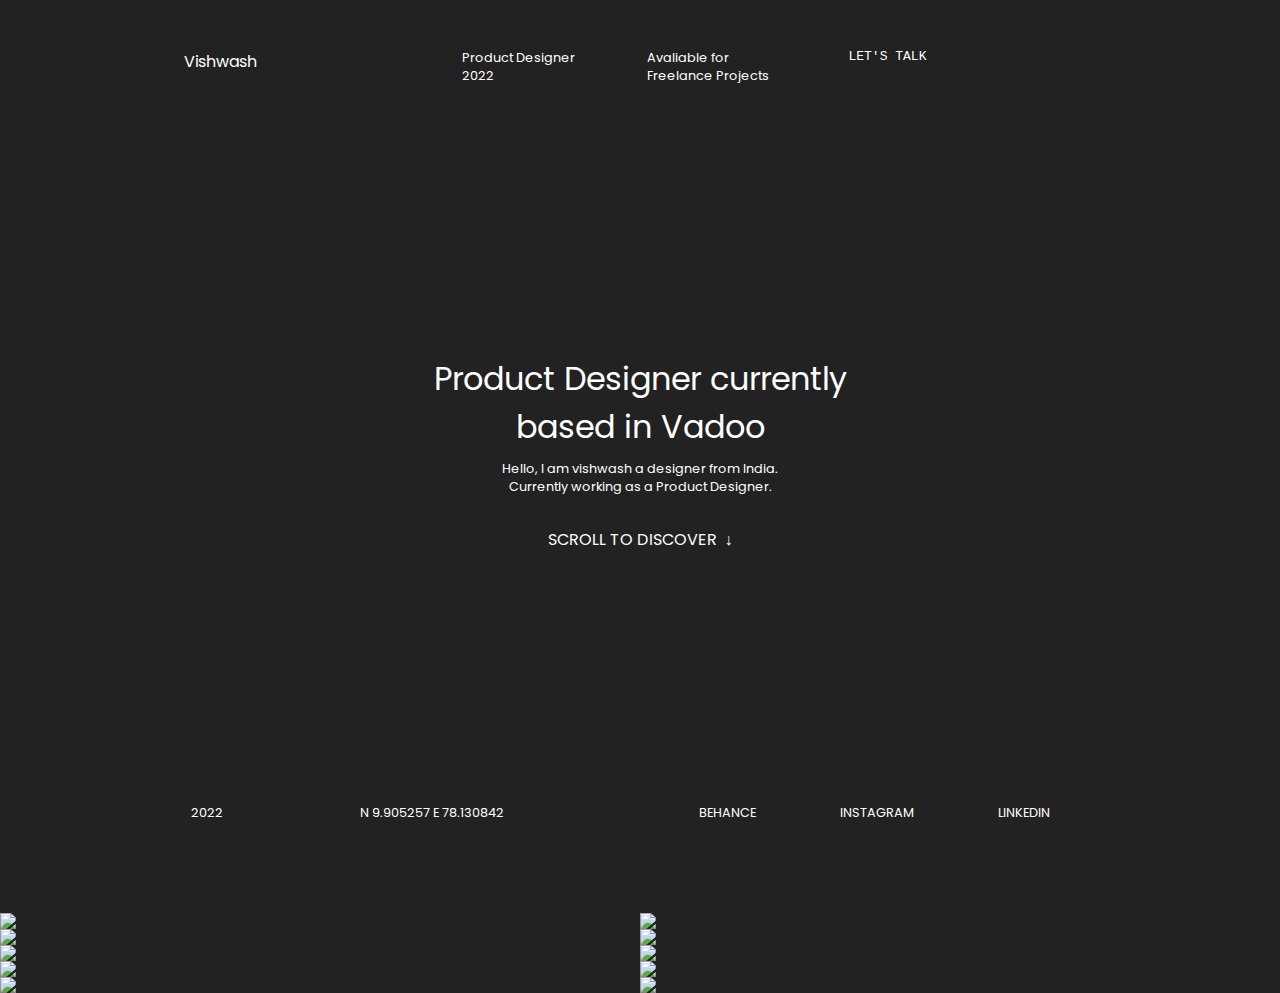
==== index.html @ cf7eb76c "commit 4" ====
<!DOCTYPE html>
<html lang="en">
  <head>
    <meta charset="UTF-8" />
    <meta http-equiv="X-UA-Compatible" content="IE=edge" />
    <meta name="viewport" content="width=device-width, initial-scale=1, maximum-scale=1">
    <title>Document</title>
    <link rel="preconnect" href="https://fonts.googleapis.com" />
    <link rel="preconnect" href="https://fonts.gstatic.com" crossorigin />
    <link
      href="https://fonts.googleapis.com/css2?family=Poppins&display=swap"
      rel="stylesheet"
    />
    <link rel="stylesheet" href="style.css" />
  </head>
  <body>
    <div class="first-screen">
      <center>
        <div class="top-nav">
          <div class="vishwash">Vishwash</div>
          <div class="top-nav-block"> 
          <div class="Product-Designer-2022">Product Designer 2022</div>
          <div class="Avaliable-for-Freelance-Projects">
            Avaliable for Freelance Projects
          </div>
          <div class="lets-talk-button"><pre>LET'S TALK</pre></div>
        </div>
        </div>
        <div class="Product-Designer">
          Product Designer currently based in Vadoo
        </div>
        <div class="Hello">
          Hello, I am vishwash a designer from India. Currently working as a
          Product Designer.
        </div>
        
        <div class="scroll-button">SCROLL TO DISCOVER &nbsp;&#8595;</div>
      
      <div class="bottom-nav">
      <div class="year">2022</div>
      <div class="location">N 9.905257 E 78.130842</div>
      <div class="social-total">
      <div class="social">
        BEHANCE
      </div>
      <div class="social">
        INSTAGRAM
      </div>
      <div class="social">
        LINKEDIN
      </div>
    </div>
    </center>
    </div>
    </div>
    <div class="img-set-one">
      <img class="img" src="1.png" />
      <img class="img" src="2.png" />
    </div>
    <div class="img-set-one">
      <img class="img" src="3.png" />
      <img class="img" src="4.png" />
    </div>
    <div class="img-set-one">
      <img class="img" src="5.png" />
      <img class="img" src="7.png" />
    </div>
    <div class="img-set-one">
      <img class="img" src="8.png" />
      <img class="img" src="9.png" />
    </div>
    <div class="img-set-one">
      <img class="img" src="10.png" />
      <img class="img" src="11.png" />
    </div>
  </body>
</html>
---- style.css ----
*{
    margin: 0;
    box-sizing: border-box;
    
}
body{
    background-color: #222222;
    font-family: 'Poppins', sans-serif;
    color: white;
    overflow-x: hidden;
    position: relative;
      height: 100%;
}
.top-nav, .bottom-nav{
    display: flex;
    margin-top: 1%;
    justify-content: center;
    width: 90%;

}
.top-nav {
    margin-left: -20%;
}
.first-screen {
    max-width: 100vw;
    max-height: 100vh;
    width: 100vw;
    height: 100vh;
    background-color: #222222;
}
.vishwash{
    margin: 4vh 10% 0 0%;
    font-size: 120% !important;
}

.Product-Designer-2022 {
    margin: 4vh 16%;
    min-width: 130px;
    font-size: 90%;
    text-align: left;
}

.Avaliable-for-Freelance-Projects {
    margin: 4vh 20%;
    min-width: 150px;
    font-size: 90%;
    text-align: left;
}

.lets-talk-button {
    margin: 4vh 0 0 8%;
    
}

.Product-Designer {
    font-size: 200%;
    width: 420px;
    text-align: center;
    margin-top: 20vh;
    
}
.Hello {
    font-size: 80%;
    width: 330px;
    text-align: center;
    margin-top: 1vh;
    
}

.scroll-button {
    margin-top: 3.5vh;
}

.bottom-nav {
    margin-top: 18vh;
}
.social {
    margin: 4vh 10%;
    width: 140px;
    font-size: 80%;
    text-align: left;
}

.social-total {
    margin: 0 4%;
    display: flex;
}

.year{
    margin: 4vh 4% 0 8%;
    width: 140px;
    font-size: 80%;
    text-align: left;
}

.location{
    margin: 4vh 8%;
    width: 300px;
    font-size: 80%;
    text-align: left;
}

.img-set-one {
    display: flex;
}
.img{
    width: 50%;
}

@media only screen and (max-width: 1280px) {
    .top-nav, .bottom-nav{
        display: flex;
        margin-top: 1%;
    
    }
    .top-nav{
        margin-left: 0;
    }
    .first-screen {
        max-width: 100vw;
        max-height: 100vh;
    }
    .vishwash{
        margin: 4vh 16% 0 -20%;
        font-size: 100% !important;
    }
    
    .Product-Designer-2022 {
        margin: 4vh 5%;
        width: 140px;
        font-size: 80%;
        text-align: left;
    }
    
    .Avaliable-for-Freelance-Projects {
        margin: 4vh 8%;
        width: 150px;
        font-size: 80%;
        text-align: left;
    }
    
    .lets-talk-button {
        width: 135px;
        margin: 4vh 0 0 4%;
        
    }
    
    .Product-Designer {
        font-size: 200%;
        width: 420px;
        text-align: center;
        margin-top: 20vh;
        
    }
    .Hello {
        font-size: 80%;
        width: 330px;
        text-align: center;
        margin-top: 1vh;
        
    }
    
    .scroll-button {
        margin-top: 3.5vh;
    }
    
    .bottom-nav {
        margin-top: 18vmin;
    }
    .social {
        margin: 4vh 10%;
        width: 140px;
        font-size: 80%;
        text-align: left;
    }
    
    .social-total {
        margin: 0 1%;
        display: flex;
    }
    
    .year{
        margin: 4vh 8% 0 0%;
        width: 30px;
        font-size: 80%;
        text-align: left;
    }
    
    .location{
        margin: 4vh 4% 0 4%;
        width: 240px;
        font-size: 80%;
        text-align: left;
    }
}

.top-nav-block {
    display: flex;
}




@media only screen and (max-width: 850px) {
    body{
        max-width: 100vw;
        overflow-x: hidden;
    }
    
    .top-nav, .bottom-nav{
        display: flex;
        margin-top: 1%;
        justify-content: center;
        width: 100%;
    
    }
    .first-screen {
        max-width: 100vw;
        max-height: 100vh;
        width: 100vw;
        height: 100vh;
        background-color: #222222;

    }
    .vishwash{
        margin: 4vh 0% 0 0%;
        padding-left: 4%;
        font-size: 90% !important;
    }
    
    .Product-Designer-2022 {
        margin: 4vh 1%;
        width: 140px;
        font-size: 70%;
        text-align: left;
    
    }
    
    .Avaliable-for-Freelance-Projects {
        margin: 4vh 0%;
        max-width: 10px;
        font-size: 70%;
        text-align: left;
    }
    
    .lets-talk-button {
        margin: 4vh 0% 0 0%;
        
    }
    
    .Product-Designer {
        font-size: 110%;
        width: 230px;
        text-align: center;
        margin-top: 22vh;   
        
    }
    .Hello {
        font-size: 60%;
        width: 240px;
        text-align: center;
        margin-top: 1vh;
        
    }
    
    .scroll-button {
        margin-top: 2.5vh;
    }
    
    .button-one {
        width: 70%;
    }
    .button-two {
        width: 31%;
    }

    .bottom-nav {
        margin-top: 16vh;
        padding-top: 2vh;
    }
 
    
    .year{
        margin: 4vh 15% 0 12%;
        width: 140px;
        font-size: 70%;
        text-align: left;
    }
    
    .location{
        margin: 4vh 0 0 18%;
        width: 260px;
        font-size: 70%;
        text-align: left;
        padding-left: 7%;
    }
    .top-nav-block {
        display: block;
        margin: 0 0% 0 40%;
    }
    .img{
        max-width: 100%;
    }
    .social{
        display: none;
    }
}



@media only screen and (max-width: 600px) {
    .vishwash{
        padding-left: 10px;
    }
    .top-nav-block{
        margin-left: 50%;
    }
    .Product-Designer {
        font-size: 110%;
        width: 230px;
        text-align: center;
        margin-top: 18vh;   
        
    }
    .bottom-nav {
        margin-top: 16vh;
    }
    .year{
        margin: 4vh 8% 0 10%;
        width: 140px;
        font-size: 70%;
        text-align: left;
    }
    
    .location{
        margin: 4vh 0 0 12%;
        width: 300px;
        font-size: 70%;
        text-align: left;
    }
    .img{
        width: 100%;
    }
    .img-set-one{
        display: block;
    }
    
}

@media only screen and (min-width: 1090px) {
    .Product-Designer {
        margin-top: 26vh;
    }
    .bottom-nav{
        margin-top: 24vh;
    }
}


@media only screen and (max-width: 400px){
    .top-nav-block {
        margin-left: 20%;
    }
}
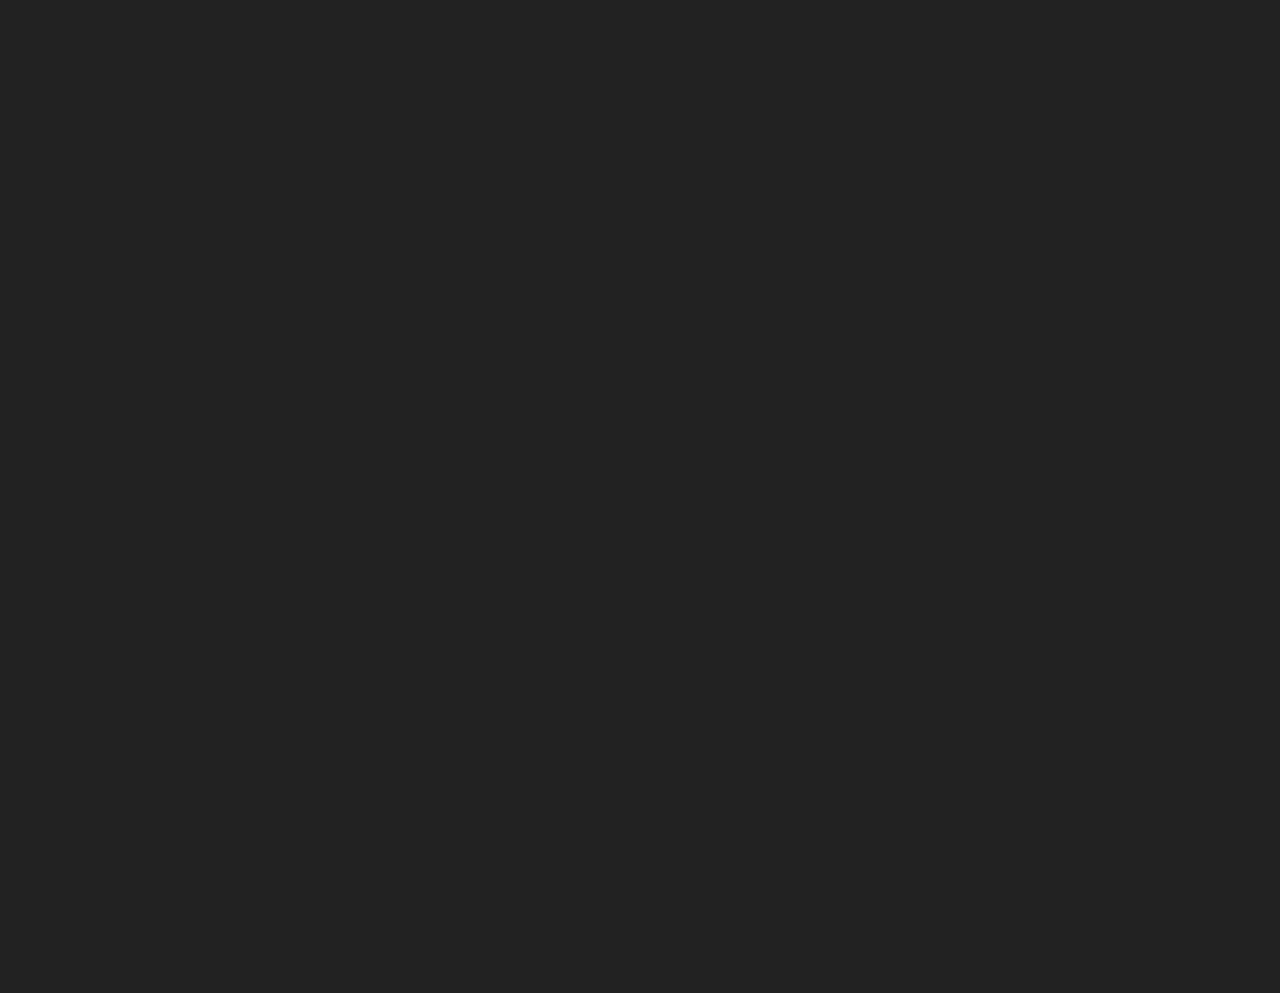
==== commit ad67a402: "commit 19" ====
--- a/index.html
+++ b/index.html
@@ -4,7 +4,7 @@
     <meta charset="UTF-8" />
     <meta http-equiv="X-UA-Compatible" content="IE=edge" />
     <meta name="viewport" content="width=device-width, initial-scale=1, maximum-scale=1">
-    <title>Document</title>
+    <title>Vishwash</title>
     <link rel="preconnect" href="https://fonts.googleapis.com" />
     <link rel="preconnect" href="https://fonts.gstatic.com" crossorigin />
     <link
@@ -14,6 +14,7 @@
     <link rel="stylesheet" href="style.css" />
   </head>
   <body>
+
     <div class="first-screen">
       <center>
         <div class="top-nav">
@@ -34,7 +35,7 @@
           Product Designer.
         </div>
         
-        <div class="scroll-button">SCROLL TO DISCOVER &nbsp;&#8595;</div>
+        <div onclick="scrolldiv()" class="scroll-button">SCROLL TO DISCOVER &nbsp;&#8595;</div>
       
       <div class="bottom-nav">
       <div class="year">2022</div>
@@ -53,25 +54,79 @@
     </center>
     </div>
     </div>
-    <div class="img-set-one">
-      <img class="img" src="1.png" />
-      <img class="img" src="2.png" />
+    <div id="ele" class="img-set-one">
+     <img id="myButton-one" class="img" src="1.png" />
+      <img id="myButton-two" class="img" src="2.png" />
     </div>
     <div class="img-set-one">
-      <img class="img" src="3.png" />
-      <img class="img" src="4.png" />
+      <img id="myButton-three" class="img" src="3.png" />
+      <img id="myButton-four" class="img" src="4.png" />
     </div>
     <div class="img-set-one">
-      <img class="img" src="5.png" />
-      <img class="img" src="7.png" />
+      <img id="myButton-five" class="img" src="5.png" />
+      <img id="myButton-six" class="img" src="7.png" />
     </div>
     <div class="img-set-one">
-      <img class="img" src="8.png" />
-      <img class="img" src="9.png" />
+      <img id="myButton-seven" class="img" src="8.png" />
+      <img id="myButton-eight" class="img" src="9.png" />
     </div>
     <div class="img-set-one">
-      <img class="img" src="10.png" />
-      <img class="img" src="11.png" />
+      <img id="myButton-nine" class="img" src="10.png" />
+      <img id="myButton-ten" class="img" src="11.png" />
     </div>
+
   </body>
+  <script>
+    function scrolldiv() {
+        var elem = document.getElementById("ele");
+        elem.scrollIntoView();
+    };
+    document.getElementById("myButton-one").onclick = function () {
+        location.href = "one.html";
+    };
+    document.getElementById("myButton-two").onclick = function () {
+        location.href = "two.html";
+    };
+    document.getElementById("myButton-three").onclick = function () {
+        location.href = "three.html";
+    };
+    document.getElementById("myButton-four").onclick = function () {
+        location.href = "four.html";
+    };
+    document.getElementById("myButton-five").onclick = function () {
+        location.href = "five.html";
+    };
+    document.getElementById("myButton-six").onclick = function () {
+        location.href = "six.html";
+    };
+    document.getElementById("myButton-seven").onclick = function () {
+        location.href = "seven.html";
+    };
+    document.getElementById("myButton-eight").onclick = function () {
+        location.href = "eight.html";
+    };
+    document.getElementById("myButton-nine").onclick = function () {
+        location.href = "nine.html";
+    };
+    document.getElementById("myButton-ten").onclick = function () {
+        location.href = "ten.html";
+    };
+
+
+    
+document.onreadystatechange = function() {
+    if (document.readyState !== "complete") {
+        document.querySelector("body").style.visibility = "hidden";
+        document.querySelector(".loader-wrapper").style.visibility = "visible";
+    } else {
+      setTimeout(function(){
+        document.querySelector(".loader-wrapper").style.display = "none";
+        document.querySelector("body").style.visibility = "visible";
+        document.querySelector(".first-screen").style.animation = "fadeIn 1.5s";
+      }, 3000);
+      }
+
+    
+};
+</script>
 </html>
--- a/style.css
+++ b/style.css
@@ -2,6 +2,9 @@
     margin: 0;
     box-sizing: border-box;
     
+}
+html {
+    scroll-behavior: smooth;
 }
 body{
     background-color: #222222;
@@ -11,6 +14,16 @@
     position: relative;
       height: 100%;
 }
+
+
+
+
+
+
+
+
+
+
 .top-nav, .bottom-nav{
     display: flex;
     margin-top: 1%;
@@ -49,7 +62,23 @@
 
 .lets-talk-button {
     margin: 4vh 0 0 8%;
-    
+    font-size: 70%;
+    border: 1px solid white;
+    border-radius: 50px;
+    width: 200px;
+    height: 26px;
+    padding: 0.8% 5%;
+    cursor: pointer;
+    transition: all .6s ease-in-out;
+}
+
+.lets-talk-button:hover {
+    color: #222222;
+    background-color: white;
+}
+
+pre{
+    font-family: 'Poppins', sans-serif;
 }
 
 .Product-Designer {
@@ -66,9 +95,25 @@
     margin-top: 1vh;
     
 }
+a{
+    color: white;
+}
 
 .scroll-button {
     margin-top: 3.5vh;
+    font-size: 70%;
+    width: 200px;
+    padding:0.4%;
+    border: 1px solid white;
+    border-radius: 50px;
+    padding: 0.6%;
+    cursor: pointer;
+    transition:  all .6s ease-in-out;
+}
+
+.scroll-button:hover {
+    color: #222222;
+    background-color: white;
 }
 
 .bottom-nav {
@@ -102,6 +147,7 @@
 
 .img-set-one {
     display: flex;
+    cursor: pointer;
 }
 .img{
     width: 50%;
@@ -140,9 +186,12 @@
     }
     
     .lets-talk-button {
-        width: 135px;
-        margin: 4vh 0 0 4%;
-        
+        margin: 4vh 0 0 8%;
+        font-size: 60%;
+        border: 1px solid white;
+        border-radius: 50px;
+        width: 90px;
+        padding: 2% 0;
     }
     
     .Product-Designer {
@@ -192,11 +241,37 @@
         font-size: 80%;
         text-align: left;
     }
+    .scroll-button {
+        margin-top: 3.5vh;
+        font-size: 50%;
+        width: 120px;
+        padding:0.4%;
+        border: 1px solid white;
+        border-radius: 50px;
+        padding: 0.9% 0;
+    }
+    .lets-talk-button {
+        margin: 4vh 0 0 8%;
+        font-size: 70%;
+        border: 1px solid white;
+        border-radius: 50px;
+        width: 200px;
+        height: 26px;
+        padding: 0.8% 5%;
+    }
 }
 
 .top-nav-block {
     display: flex;
 }
+
+
+
+
+
+
+
+
 
 
 
@@ -244,8 +319,14 @@
     }
     
     .lets-talk-button {
-        margin: 4vh 0% 0 0%;
-        
+        margin: 4vh 0 0 8%;
+        font-size: 50%;
+        border: 1px solid white;
+        border-radius: 50px;
+        width: 70px;
+        height: 12%;
+        min-height: 18px;
+        padding: 2% 5%;
     }
     
     .Product-Designer {
@@ -272,6 +353,7 @@
     }
     .button-two {
         width: 31%;
+        max-width: 170px;
     }
 
     .bottom-nav {
@@ -281,14 +363,14 @@
  
     
     .year{
-        margin: 4vh 15% 0 12%;
+        margin: 4vh 5% 0 12%;
         width: 140px;
         font-size: 70%;
         text-align: left;
     }
     
     .location{
-        margin: 4vh 0 0 18%;
+        margin: 4vh 0 0 10%;
         width: 260px;
         font-size: 70%;
         text-align: left;
@@ -326,14 +408,14 @@
         margin-top: 16vh;
     }
     .year{
-        margin: 4vh 8% 0 10%;
+        margin: 4vh 8% 0 14%;
         width: 140px;
         font-size: 70%;
         text-align: left;
     }
     
     .location{
-        margin: 4vh 0 0 12%;
+        margin: 4vh 0 0 1%;
         width: 300px;
         font-size: 70%;
         text-align: left;
@@ -349,10 +431,10 @@
 
 @media only screen and (min-width: 1090px) {
     .Product-Designer {
-        margin-top: 26vh;
+        margin-top: 16vh;
     }
     .bottom-nav{
-        margin-top: 24vh;
+        margin-top: 20vh;
     }
 }
 
@@ -361,5 +443,16 @@
     .top-nav-block {
         margin-left: 20%;
     }
-}
-
+    .lets-talk-button {
+        margin: 4vh 0 0 8%;
+        font-size: 50%;
+        border: 1px solid white;
+        border-radius: 50px;
+        width: 70px;
+        height: 12%;
+        min-height: 16px;
+        padding: 2% 2%;
+    }
+    
+}
+
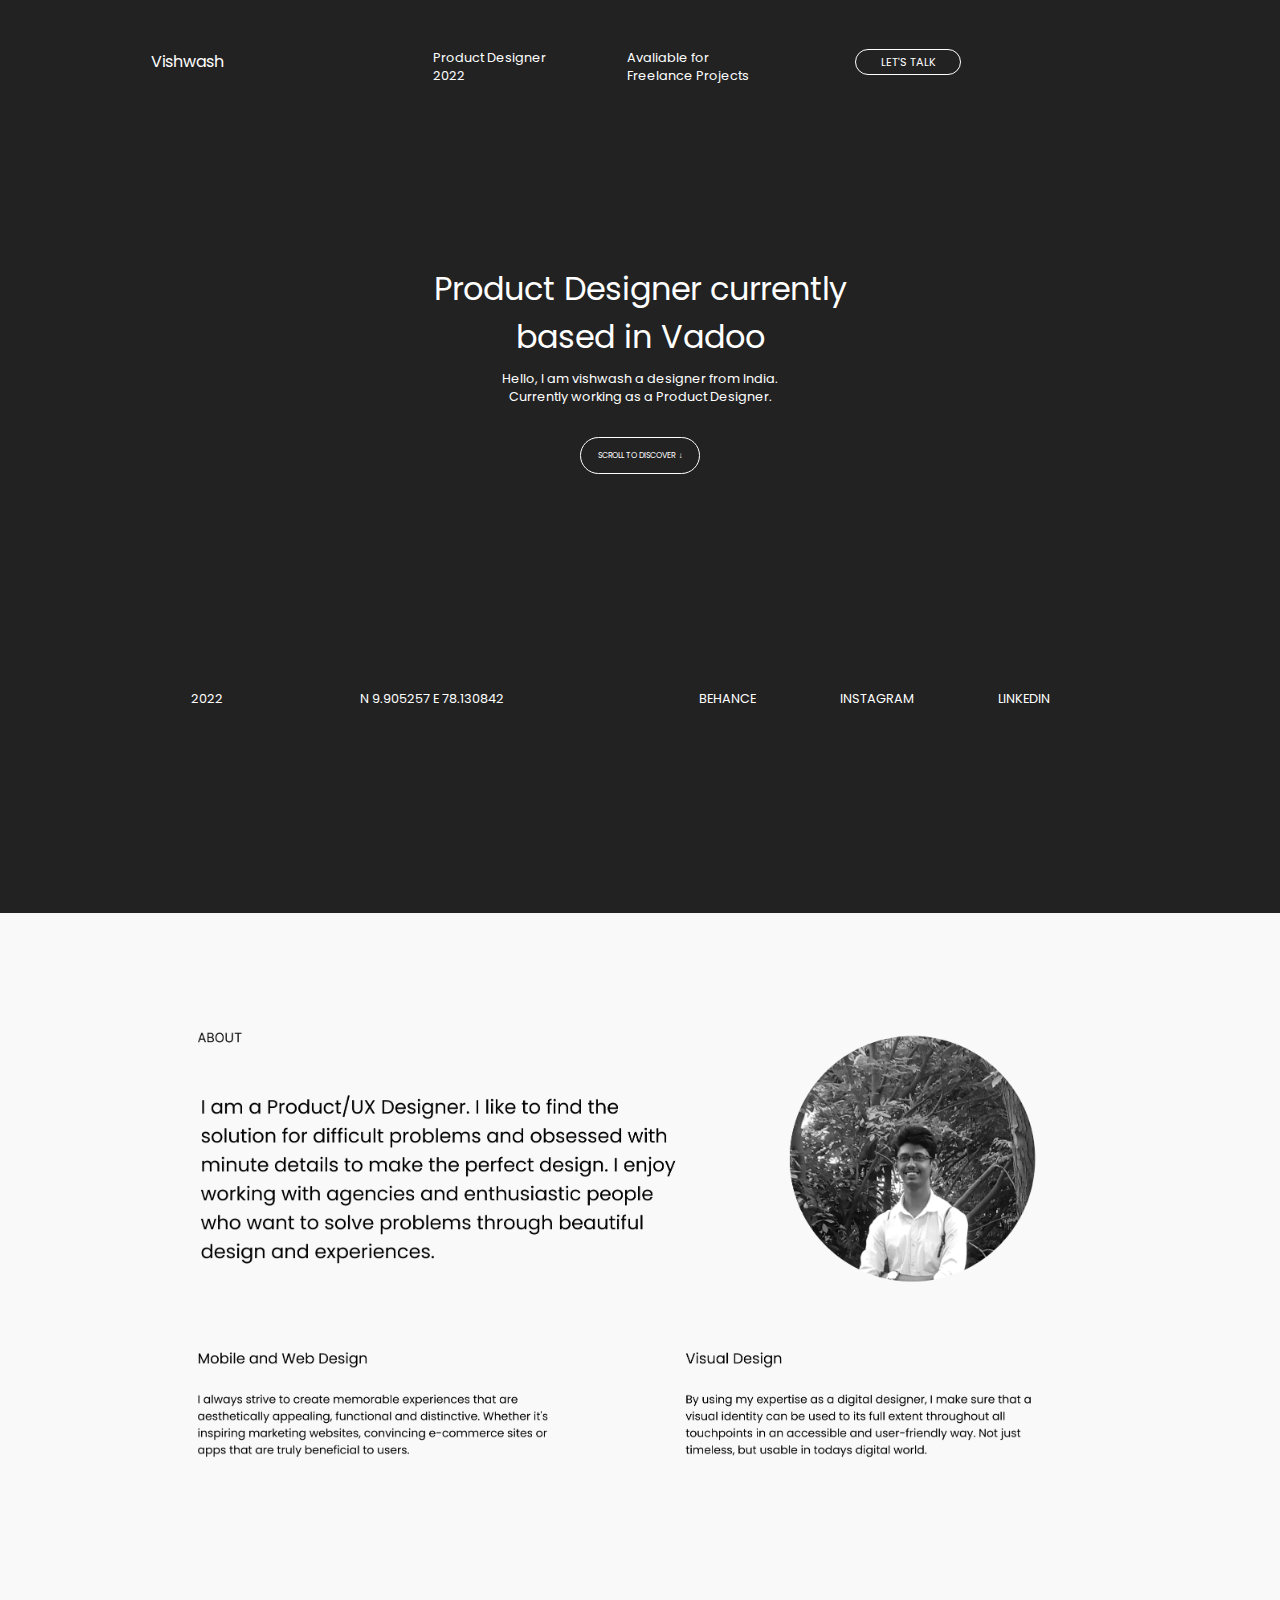
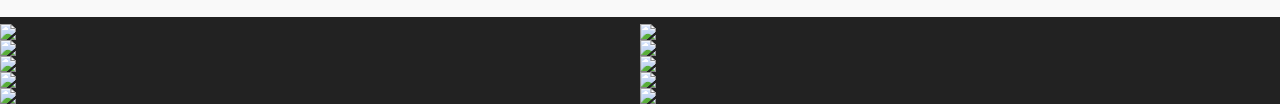
==== commit bfd067ba: "commit 21" ====
--- a/index.html
+++ b/index.html
@@ -53,6 +53,7 @@
     </div>
     </center>
     </div>
+    <div class="second-screen"><img class="profile" src="profile.png" /><img class="profile-mobile" src="profile-mobile.png" /></div>
     </div>
     <div id="ele" class="img-set-one">
      <img id="myButton-one" class="img" src="1.png" />
@@ -114,19 +115,6 @@
 
 
     
-document.onreadystatechange = function() {
-    if (document.readyState !== "complete") {
-        document.querySelector("body").style.visibility = "hidden";
-        document.querySelector(".loader-wrapper").style.visibility = "visible";
-    } else {
-      setTimeout(function(){
-        document.querySelector(".loader-wrapper").style.display = "none";
-        document.querySelector("body").style.visibility = "visible";
-        document.querySelector(".first-screen").style.animation = "fadeIn 1.5s";
-      }, 3000);
-      }
 
-    
-};
 </script>
 </html>
--- a/style.css
+++ b/style.css
@@ -18,8 +18,17 @@
 
 
 
-
-
+.profile{
+    height: 100%;
+    width: 100%;
+    padding: 5% 10%;
+    background-color: #F9F9F9;
+}
+
+.profile-mobile {
+    width: 100%;
+    display: none;
+}
 
 
 
@@ -40,6 +49,7 @@
     width: 100vw;
     height: 100vh;
     background-color: #222222;
+    animation: fadeIn 2.5s;
 }
 .vishwash{
     margin: 4vh 10% 0 0%;
@@ -386,6 +396,7 @@
     .social{
         display: none;
     }
+    
 }
 
 
@@ -426,6 +437,14 @@
     .img-set-one{
         display: block;
     }
+    .profile {
+        display: none;
+    }
+    .profile-mobile {
+        width: 100%;
+        display: block;
+    }
+   
     
 }
 
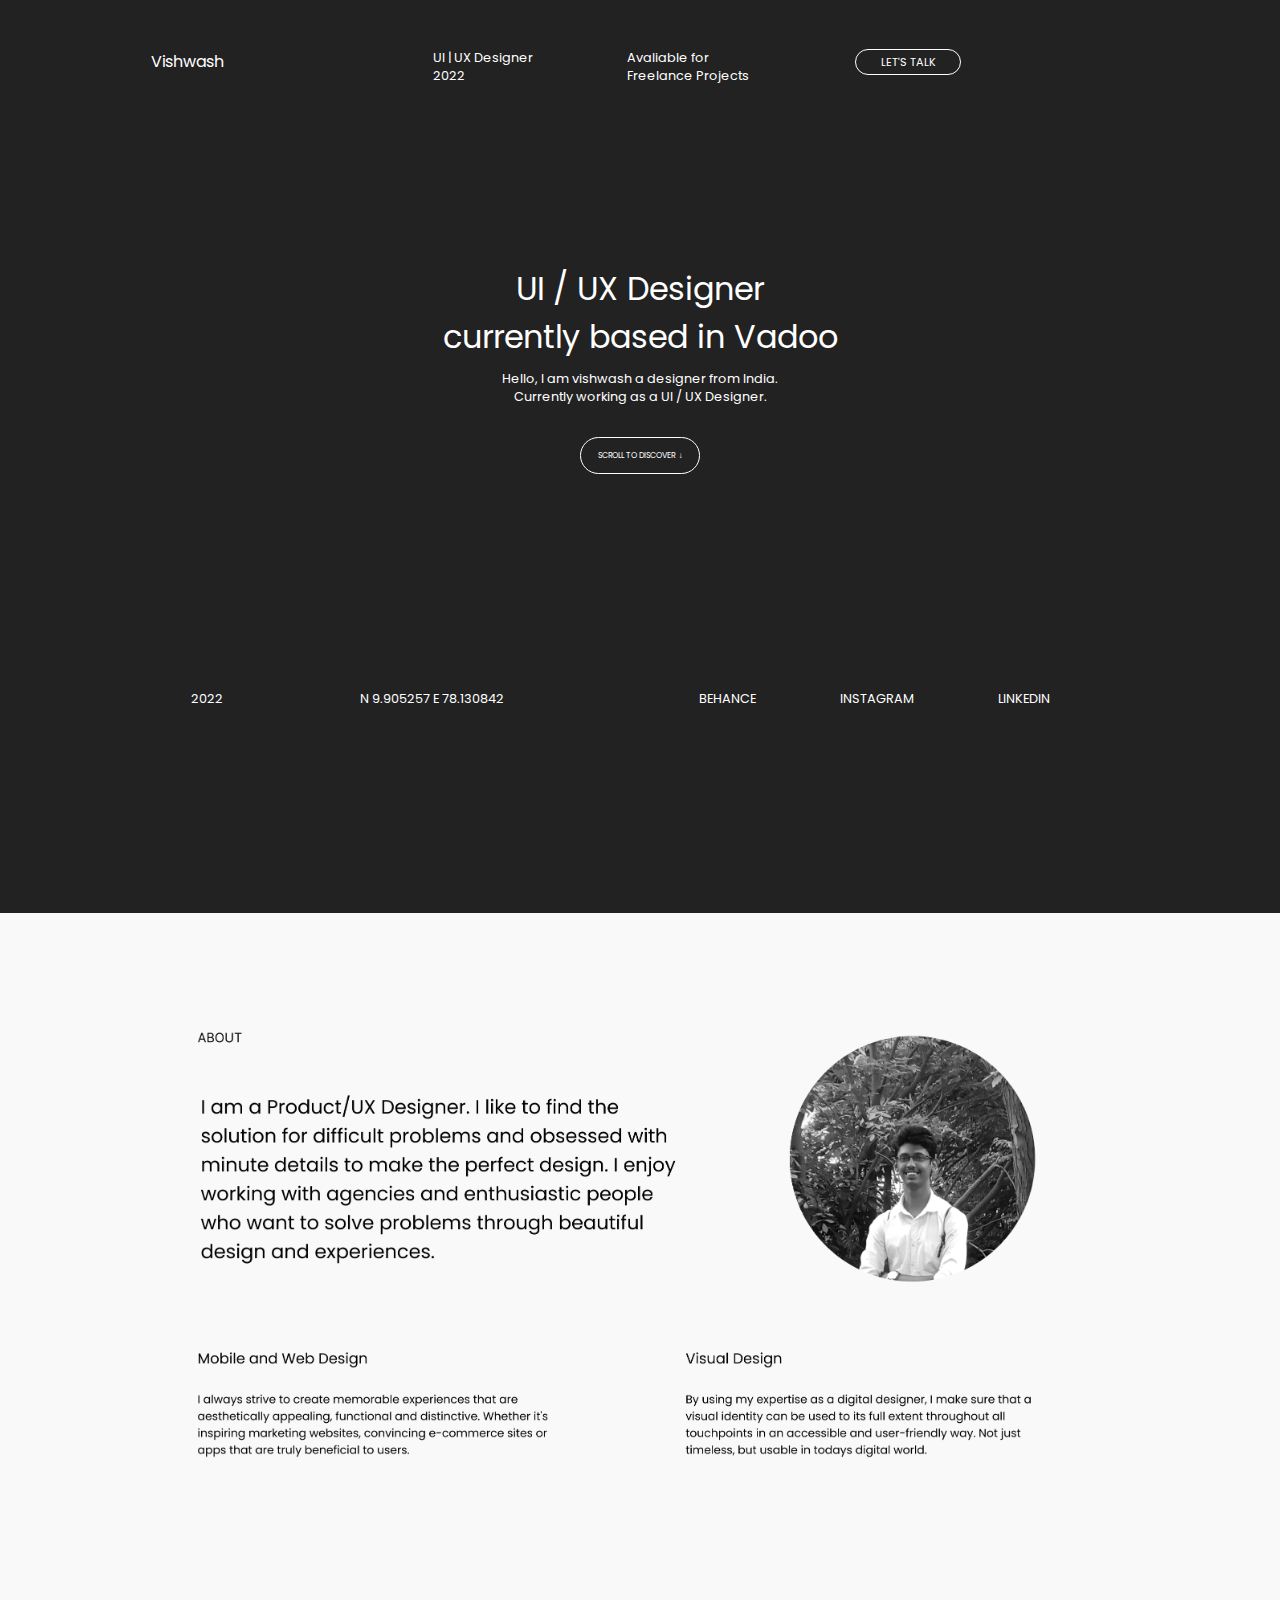
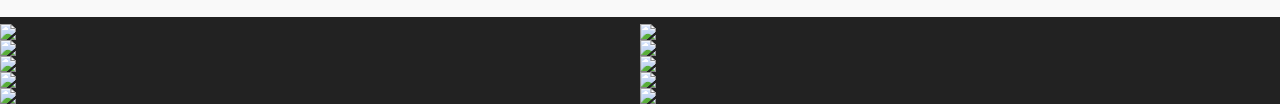
==== commit 7db6356c: "commit 29" ====
--- a/index.html
+++ b/index.html
@@ -11,6 +11,8 @@
       href="https://fonts.googleapis.com/css2?family=Poppins&display=swap"
       rel="stylesheet"
     />
+    <link rel="icon" href="data:image/svg+xml,<svg xmlns=%22http://www.w3.org/2000/svg%22 viewBox=%220 0 100 100%22><text y=%22.9em%22 font-size=%2290%22>🎯</text></svg>">
+
     <link rel="stylesheet" href="style.css" />
   </head>
   <body>
@@ -20,19 +22,19 @@
         <div class="top-nav">
           <div class="vishwash">Vishwash</div>
           <div class="top-nav-block"> 
-          <div class="Product-Designer-2022">Product Designer 2022</div>
+          <div class="Product-Designer-2022">UI | UX Designer<br/> 2022</div>
           <div class="Avaliable-for-Freelance-Projects">
             Avaliable for Freelance Projects
           </div>
-          <div class="lets-talk-button"><pre>LET'S TALK</pre></div>
+          <div id="mail" class="lets-talk-button"><pre>LET'S TALK</pre></div>
         </div>
         </div>
         <div class="Product-Designer">
-          Product Designer currently based in Vadoo
+          UI / UX Designer <br/>currently based in Vadoo
         </div>
         <div class="Hello">
           Hello, I am vishwash a designer from India. Currently working as a
-          Product Designer.
+          UI / UX Designer.
         </div>
         
         <div onclick="scrolldiv()" class="scroll-button">SCROLL TO DISCOVER &nbsp;&#8595;</div>
@@ -112,7 +114,9 @@
     document.getElementById("myButton-ten").onclick = function () {
         location.href = "ten.html";
     };
-
+    document.getElementById("mail").onclick = function () {
+        location.href = "mailto: vishwashclever@gmail.com";
+    };  
 
     
 
--- a/style.css
+++ b/style.css
@@ -79,7 +79,6 @@
     height: 26px;
     padding: 0.8% 5%;
     cursor: pointer;
-    transition: all .6s ease-in-out;
 }
 
 .lets-talk-button:hover {
@@ -118,7 +117,6 @@
     border-radius: 50px;
     padding: 0.6%;
     cursor: pointer;
-    transition:  all .6s ease-in-out;
 }
 
 .scroll-button:hover {
@@ -128,12 +126,15 @@
 
 .bottom-nav {
     margin-top: 18vh;
+   
 }
 .social {
-    margin: 4vh 10%;
+    margin: 4vh 10% 0 10%;
     width: 140px;
     font-size: 80%;
     text-align: left;
+     position: relative;
+    bottom: 0;
 }
 
 .social-total {
@@ -149,7 +150,7 @@
 }
 
 .location{
-    margin: 4vh 8%;
+    margin: 4vh 8% 0 8%;
     width: 300px;
     font-size: 80%;
     text-align: left;
@@ -157,11 +158,50 @@
 
 .img-set-one {
     display: flex;
-    cursor: pointer;
+    
 }
 .img{
     width: 50%;
-}
+    transition: 0.3s;
+}
+
+.img:hover{
+    filter: brightness(120%);
+    scale: 0.98;
+}
+
+
+
+
+
+
+
+
+::-webkit-scrollbar {
+    width: 12px;
+    
+  }
+  
+  /* Track */
+  ::-webkit-scrollbar-track {
+    box-shadow: inset 0 0 5px rgb(0, 0, 0); 
+    border-radius: 10px;
+    opacity: 0.2;
+  }
+   
+  /* Handle */
+  ::-webkit-scrollbar-thumb {
+    background: #222222; 
+    border-radius: 10px;
+    border: 2px solid #6d6d6d;
+  }
+  
+  /* Handle on hover */
+  ::-webkit-scrollbar-thumb:hover {
+    background: #6d6d6d; 
+  }
+
+
 
 @media only screen and (max-width: 1280px) {
     .top-nav, .bottom-nav{
@@ -208,7 +248,7 @@
         font-size: 200%;
         width: 420px;
         text-align: center;
-        margin-top: 20vh;
+        margin-top: 28vh;
         
     }
     .Hello {
